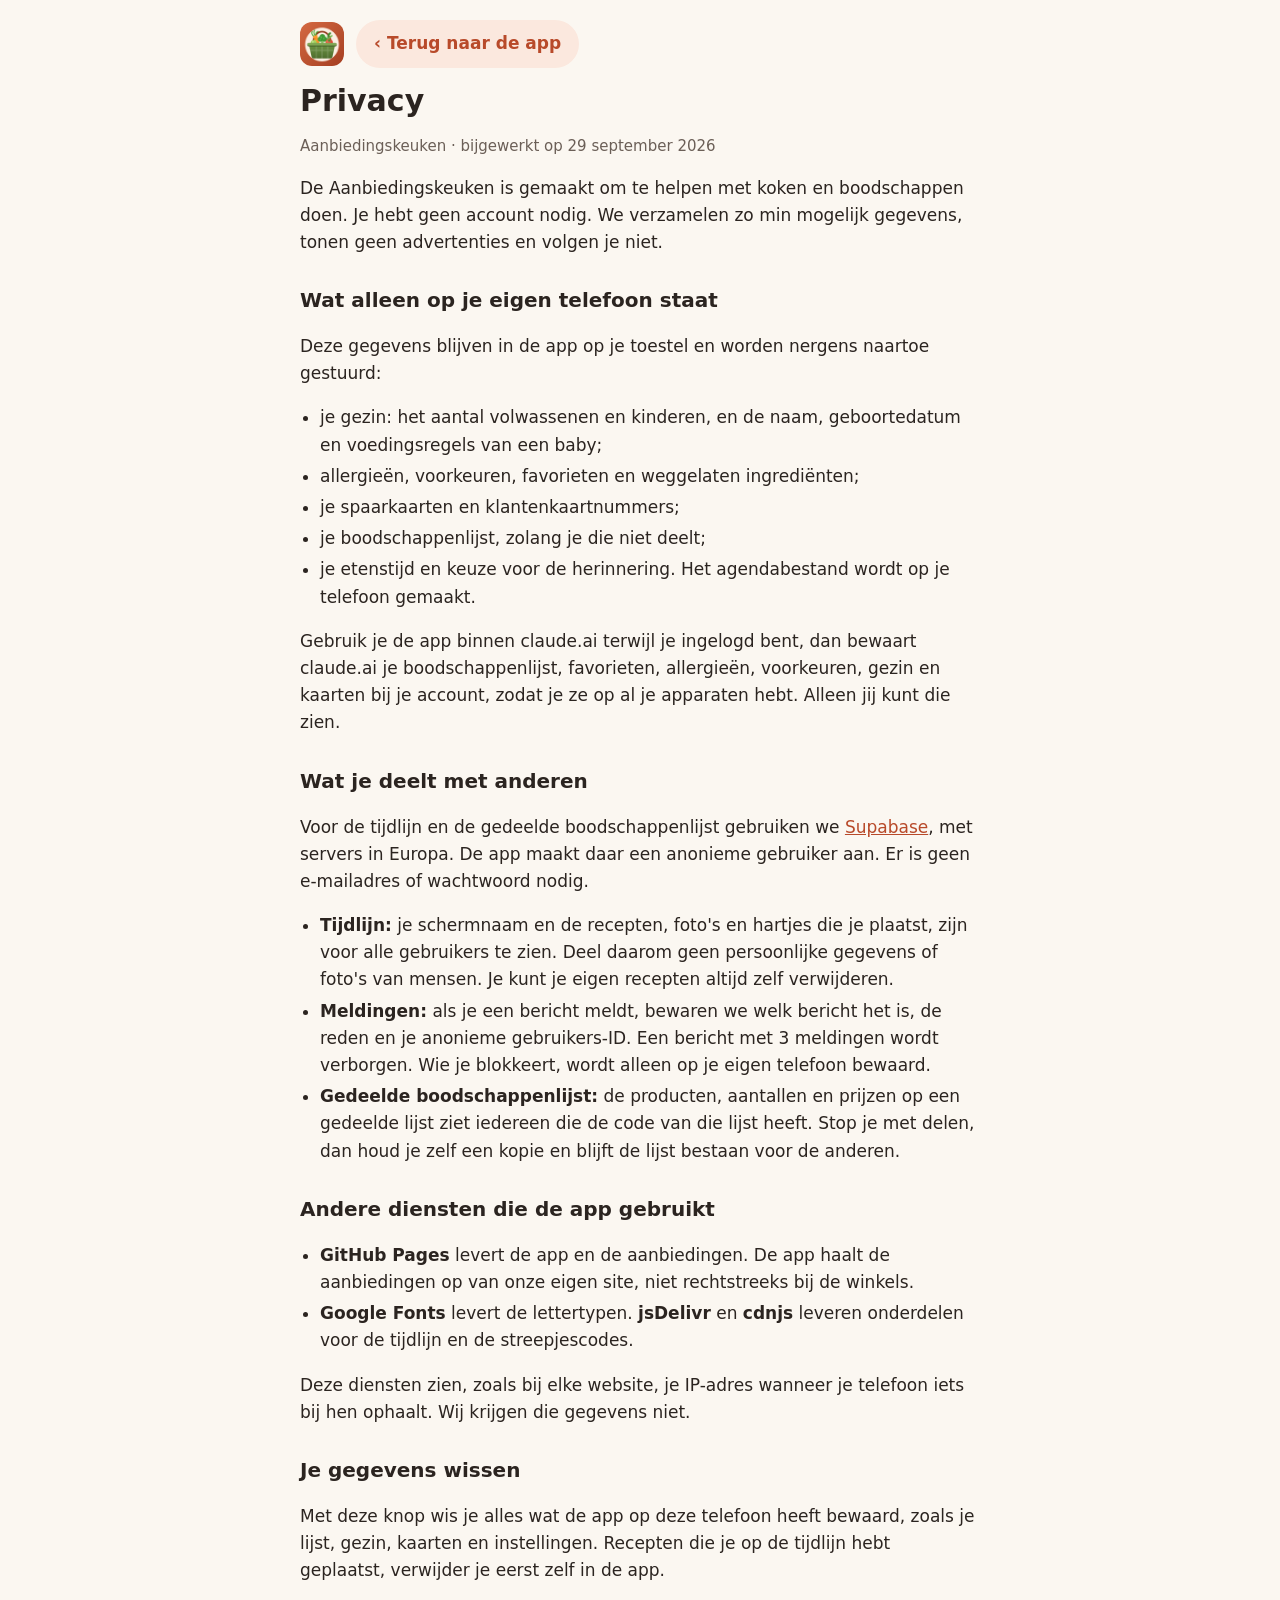
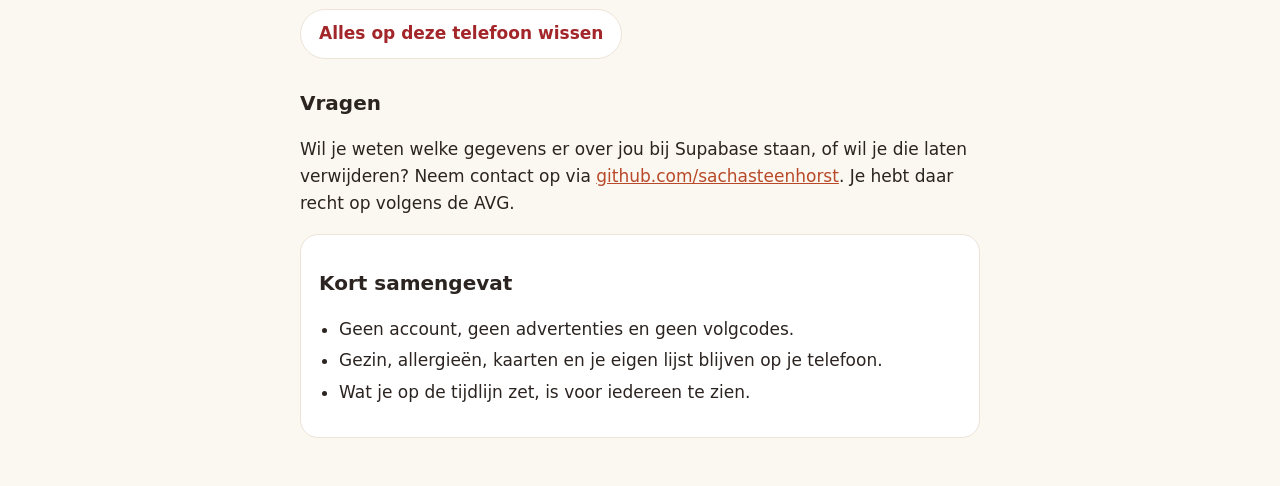
==== recepten-app/privacy.html @ 3e18f1a5 "Aanbiedingskeuken: privacyverklaring Openbare pagina privacy.html (ook voor de App Store) met wat op" ====
<!doctype html>
<html lang="nl">
<head>
<meta charset="utf-8">
<meta name="viewport" content="width=device-width, initial-scale=1, viewport-fit=cover">
<meta name="theme-color" content="#B84A2A">
<link rel="icon" href="icons/icon-192.png" type="image/png">
<title>Privacy · Aanbiedingskeuken</title>
<style>
  :root { --bg: #FBF7F1; --surface: #FFFFFF; --ink: #2B2420; --muted: #6B5F57; --line: #EDE3D8; --accent: #B84A2A; --soft: #FBE8DE; }
  @media (prefers-color-scheme: dark) { :root { --bg: #16110F; --surface: #211A17; --ink: #F4EDE7; --muted: #B5A89E; --line: #3A2F29; --accent: #F2916B; --soft: #3B2219; } }
  * { box-sizing: border-box; }
  body { margin: 0; background: var(--bg); color: var(--ink); font: 17px/1.6 "Segoe UI", system-ui, -apple-system, sans-serif; padding: 0 16px 48px; }
  main { max-width: 680px; margin: 0 auto; }
  header { padding: 20px 0 8px; display: flex; align-items: center; gap: 12px; }
  header img { width: 44px; height: 44px; border-radius: 12px; }
  h1 { font-size: 30px; line-height: 1.15; margin: 8px 0 4px; }
  h2 { font-size: 20px; margin: 28px 0 6px; }
  p, li { color: var(--ink); }
  .muted { color: var(--muted); font-size: 15px; }
  ul { padding-left: 20px; }
  li { margin: 4px 0; }
  a { color: var(--accent); }
  .terug, .wis { display: inline-flex; align-items: center; min-height: 48px; padding: 10px 18px; border-radius: 999px; font: inherit; font-weight: 700; text-decoration: none; cursor: pointer; }
  .terug { background: var(--soft); color: var(--accent); border: 0; }
  .wis { background: var(--surface); color: #A3262A; border: 1px solid var(--line); margin-top: 8px; }
  .kaart { background: var(--surface); border: 1px solid var(--line); border-radius: 18px; padding: 4px 18px 14px; margin-top: 16px; }
</style>
</head>
<body>
<main>
  <header><img src="icons/icon-192.png" alt=""><a class="terug" href="./">‹ Terug naar de app</a></header>
  <h1>Privacy</h1>
  <p class="muted">Aanbiedingskeuken · bijgewerkt op 29 september 2026</p>

  <p>De Aanbiedingskeuken is gemaakt om te helpen met koken en boodschappen doen. Je hebt geen account nodig. We verzamelen zo min mogelijk gegevens, tonen geen advertenties en volgen je niet.</p>

  <h2>Wat alleen op je eigen telefoon staat</h2>
  <p>Deze gegevens blijven in de app op je toestel en worden nergens naartoe gestuurd:</p>
  <ul>
    <li>je gezin: het aantal volwassenen en kinderen, en de naam, geboortedatum en voedingsregels van een baby;</li>
    <li>allergieën, voorkeuren, favorieten en weggelaten ingrediënten;</li>
    <li>je spaarkaarten en klantenkaartnummers;</li>
    <li>je boodschappenlijst, zolang je die niet deelt;</li>
    <li>je etenstijd en keuze voor de herinnering. Het agendabestand wordt op je telefoon gemaakt.</li>
  </ul>
  <p>Gebruik je de app binnen claude.ai terwijl je ingelogd bent, dan bewaart claude.ai je boodschappenlijst, favorieten, allergieën, voorkeuren, gezin en kaarten bij je account, zodat je ze op al je apparaten hebt. Alleen jij kunt die zien.</p>

  <h2>Wat je deelt met anderen</h2>
  <p>Voor de tijdlijn en de gedeelde boodschappenlijst gebruiken we <a href="https://supabase.com/privacy" rel="noopener">Supabase</a>, met servers in Europa. De app maakt daar een anonieme gebruiker aan. Er is geen e-mailadres of wachtwoord nodig.</p>
  <ul>
    <li><b>Tijdlijn:</b> je schermnaam en de recepten, foto's en hartjes die je plaatst, zijn voor alle gebruikers te zien. Deel daarom geen persoonlijke gegevens of foto's van mensen. Je kunt je eigen recepten altijd zelf verwijderen.</li>
    <li><b>Meldingen:</b> als je een bericht meldt, bewaren we welk bericht het is, de reden en je anonieme gebruikers-ID. Een bericht met 3 meldingen wordt verborgen. Wie je blokkeert, wordt alleen op je eigen telefoon bewaard.</li>
    <li><b>Gedeelde boodschappenlijst:</b> de producten, aantallen en prijzen op een gedeelde lijst ziet iedereen die de code van die lijst heeft. Stop je met delen, dan houd je zelf een kopie en blijft de lijst bestaan voor de anderen.</li>
  </ul>

  <h2>Andere diensten die de app gebruikt</h2>
  <ul>
    <li><b>GitHub Pages</b> levert de app en de aanbiedingen. De app haalt de aanbiedingen op van onze eigen site, niet rechtstreeks bij de winkels.</li>
    <li><b>Google Fonts</b> levert de lettertypen. <b>jsDelivr</b> en <b>cdnjs</b> leveren onderdelen voor de tijdlijn en de streepjescodes.</li>
  </ul>
  <p>Deze diensten zien, zoals bij elke website, je IP-adres wanneer je telefoon iets bij hen ophaalt. Wij krijgen die gegevens niet.</p>

  <h2>Je gegevens wissen</h2>
  <p>Met deze knop wis je alles wat de app op deze telefoon heeft bewaard, zoals je lijst, gezin, kaarten en instellingen. Recepten die je op de tijdlijn hebt geplaatst, verwijder je eerst zelf in de app.</p>
  <button class="wis" id="wis" type="button">Alles op deze telefoon wissen</button>
  <p id="gewist" class="muted" hidden>Alles is gewist.</p>

  <h2>Vragen</h2>
  <p>Wil je weten welke gegevens er over jou bij Supabase staan, of wil je die laten verwijderen? Neem contact op via <a href="https://github.com/sachasteenhorst" rel="noopener">github.com/sachasteenhorst</a>. Je hebt daar recht op volgens de AVG.</p>

  <div class="kaart">
    <h2>Kort samengevat</h2>
    <ul>
      <li>Geen account, geen advertenties en geen volgcodes.</li>
      <li>Gezin, allergieën, kaarten en je eigen lijst blijven op je telefoon.</li>
      <li>Wat je op de tijdlijn zet, is voor iedereen te zien.</li>
    </ul>
  </div>
</main>
<script>
  document.getElementById('wis').addEventListener('click', () => {
    if (!confirm('Weet je zeker dat je alles van de Aanbiedingskeuken op deze telefoon wilt wissen? Dit kun je niet ongedaan maken.')) return;
    try {
      Object.keys(localStorage).filter(k => k.startsWith('ak:') || k === 'ak-tijdlijn').forEach(k => localStorage.removeItem(k));
      document.getElementById('gewist').hidden = false;
    } catch (e) { alert('Wissen lukte niet in deze browser.'); }
  });
</script>
</body>
</html>
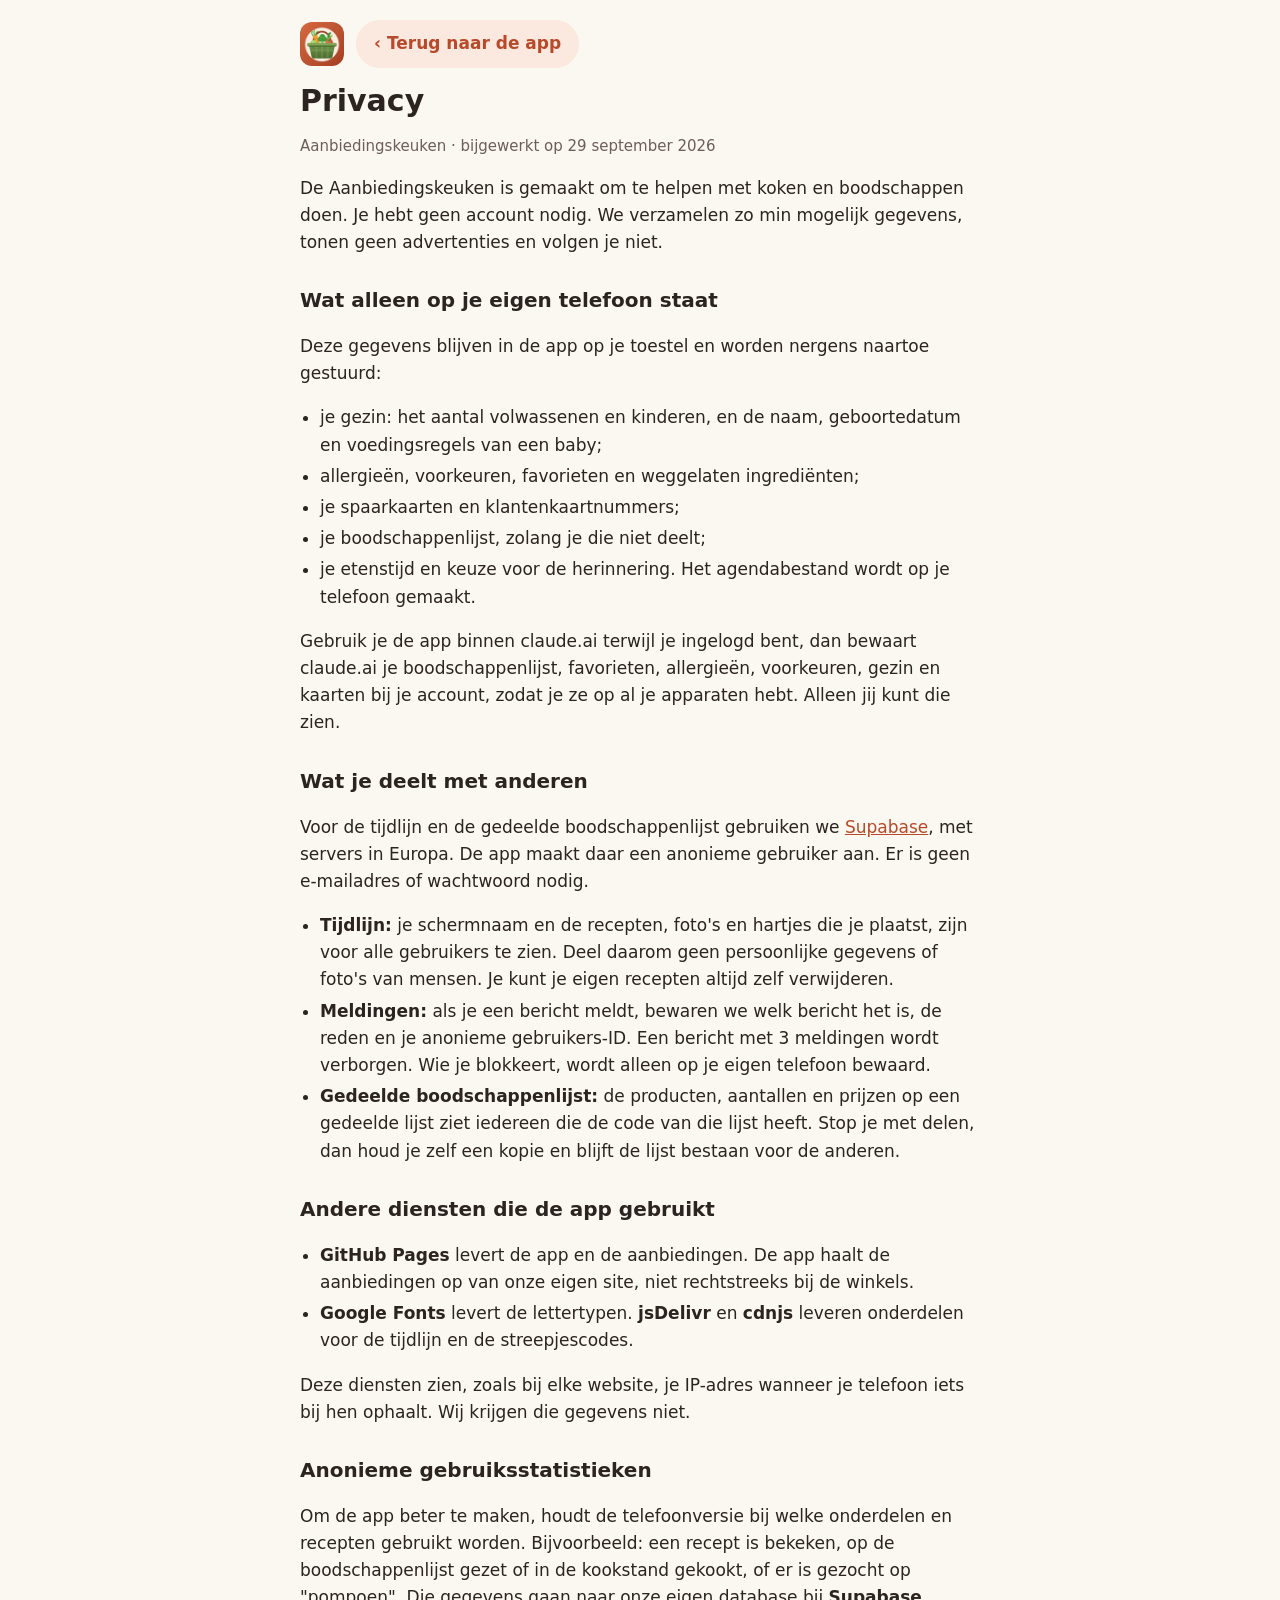
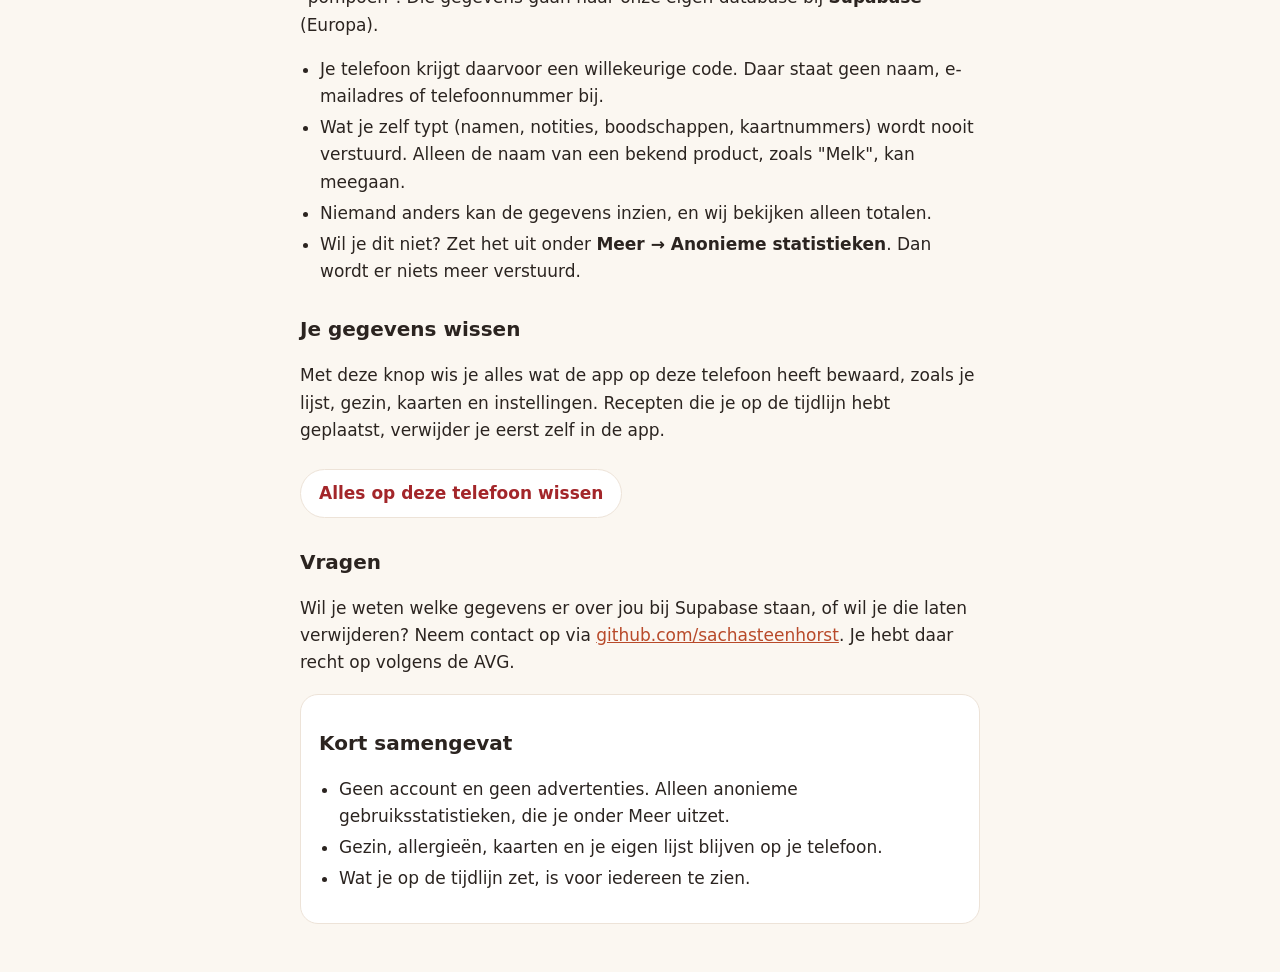
==== commit c8e41bbd: "Privacy: uitleg over anonieme statistieken" ====
--- a/recepten-app/privacy.html
+++ b/recepten-app/privacy.html
@@ -61,6 +61,15 @@
   </ul>
   <p>Deze diensten zien, zoals bij elke website, je IP-adres wanneer je telefoon iets bij hen ophaalt. Wij krijgen die gegevens niet.</p>
 
+  <h2>Anonieme gebruiksstatistieken</h2>
+  <p>Om de app beter te maken, houdt de telefoonversie bij welke onderdelen en recepten gebruikt worden. Bijvoorbeeld: een recept is bekeken, op de boodschappenlijst gezet of in de kookstand gekookt, of er is gezocht op "pompoen". Die gegevens gaan naar onze eigen database bij <b>Supabase</b> (Europa).</p>
+  <ul>
+    <li>Je telefoon krijgt daarvoor een willekeurige code. Daar staat geen naam, e-mailadres of telefoonnummer bij.</li>
+    <li>Wat je zelf typt (namen, notities, boodschappen, kaartnummers) wordt nooit verstuurd. Alleen de naam van een bekend product, zoals "Melk", kan meegaan.</li>
+    <li>Niemand anders kan de gegevens inzien, en wij bekijken alleen totalen.</li>
+    <li>Wil je dit niet? Zet het uit onder <b>Meer → Anonieme statistieken</b>. Dan wordt er niets meer verstuurd.</li>
+  </ul>
+
   <h2>Je gegevens wissen</h2>
   <p>Met deze knop wis je alles wat de app op deze telefoon heeft bewaard, zoals je lijst, gezin, kaarten en instellingen. Recepten die je op de tijdlijn hebt geplaatst, verwijder je eerst zelf in de app.</p>
   <button class="wis" id="wis" type="button">Alles op deze telefoon wissen</button>
@@ -72,7 +81,7 @@
   <div class="kaart">
     <h2>Kort samengevat</h2>
     <ul>
-      <li>Geen account, geen advertenties en geen volgcodes.</li>
+      <li>Geen account en geen advertenties. Alleen anonieme gebruiksstatistieken, die je onder Meer uitzet.</li>
       <li>Gezin, allergieën, kaarten en je eigen lijst blijven op je telefoon.</li>
       <li>Wat je op de tijdlijn zet, is voor iedereen te zien.</li>
     </ul>
